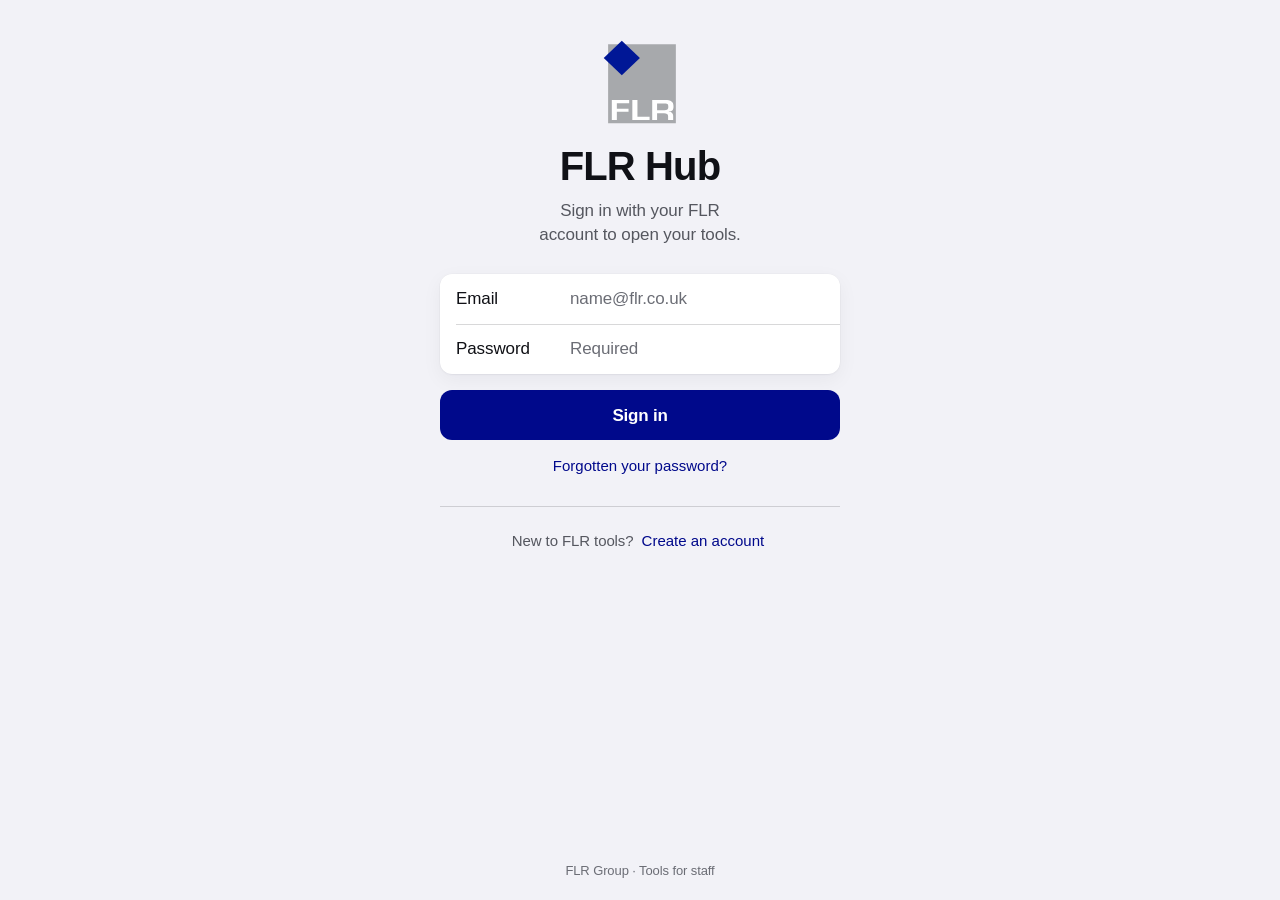
==== index.html @ 144fc782 "Proximity Finder: Hub page with live FleetView van positions and Work Programme bookings, tile icon," ====
<!doctype html>
<html lang="en-GB">
<head>
<meta charset="utf-8">
<meta name="viewport" content="width=device-width, initial-scale=1, viewport-fit=cover">
<title>FLR Hub</title>
<meta name="description" content="Tools for FLR Group staff.">
<meta name="robots" content="noindex, nofollow">
<meta name="color-scheme" content="light dark">
<meta name="theme-color" content="#f2f2f7" media="(prefers-color-scheme: light)">
<meta name="theme-color" content="#000000" media="(prefers-color-scheme: dark)">
<meta name="apple-mobile-web-app-title" content="FLR Hub">
<meta http-equiv="Content-Security-Policy" content="default-src 'self'; script-src 'self'; style-src 'self'; img-src 'self' data:; connect-src 'self' https://*.supabase.co; base-uri 'none'; form-action 'none'; object-src 'none'">
<link rel="icon" href="assets/flr-icon-192.png">
<link rel="apple-touch-icon" href="assets/flr-icon-192.png">
<!-- ?v= changes with every release, so a page never runs with an older cached hub.css or hub.js (GitHub Pages caches for 10 minutes) -->
<link rel="stylesheet" href="hub.css?v=2.2">
<script src="flr-config.js"></script>
<script src="vendor/supabase-2.116.0.js" defer></script>
<script src="hub.js?v=2.3" defer></script>
<script type="module" src="assistant/assistant.js?v=2.2"></script>
</head>
<body data-view="boot">
<svg class="defs" aria-hidden="true" focusable="false">
  <symbol id="flr-mark" viewBox="4 8 143 164"><path fill="#a7a9ac" fill-rule="evenodd" d="M 13.99 170.7 L 146.26 170.7 L 146.26 16.51 L 13.99 16.51 Z M 13.99 170.7 "/><path fill="#001796" fill-rule="evenodd" d="M 5.39 43.18 L 40.73 9.45 L 76.07 43.18 L 40.73 76.92 Z M 5.39 43.18 "/><path fill="#ffffff" fill-rule="nonzero" d="M 31.05 131.55 L 31.05 142.08 L 53.86 142.08 L 53.86 148.14 L 31.05 148.14 L 31.05 164.14 L 21.23 164.14 L 21.23 125.32 L 55.09 125.32 L 55.09 131.55 Z M 31.05 131.55 "/><path fill="#ffffff" fill-rule="nonzero" d="M 71.25 125.32 L 71.25 157.62 L 94.97 157.62 L 94.97 164.14 L 61.27 164.14 L 61.27 125.32 Z M 71.25 125.32 "/><path fill="#ffffff" fill-rule="nonzero" d="M 100.07 164.14 L 100.07 125.32 L 124.95 125.32 C 130.84 125.36 135.09 126.22 137.7 127.91 C 140.31 129.6 141.61 132.75 141.61 137.37 L 141.61 138.82 C 141.61 139.32 141.56 139.83 141.46 140.34 C 141.36 141.42 141.09 142.49 140.66 143.54 C 140.22 144.59 139.46 145.46 138.39 146.16 C 137.77 146.54 137.1 146.86 136.36 147.09 C 135.61 147.32 134.86 147.52 134.09 147.67 C 133.78 147.71 133.49 147.76 133.21 147.82 C 132.93 147.88 132.63 147.92 132.32 147.96 L 132.32 148.14 C 135.34 148.33 137.54 149.07 138.93 150.35 C 140.31 151.63 141 153.41 141 155.7 L 141 164.14 L 131.1 164.14 L 131.1 157.1 L 131.17 156.23 C 131.12 154.29 130.39 152.96 128.98 152.27 C 127.57 151.57 125.72 151.22 123.42 151.22 L 109.59 151.16 L 109.59 164.14 Z M 109.59 144.93 L 123.42 144.93 C 126.44 144.97 128.55 144.54 129.75 143.62 C 130.95 142.71 131.55 141.17 131.55 139 C 131.55 136.59 131.21 134.8 130.52 133.61 C 129.83 132.43 127.66 131.84 124.03 131.84 L 109.59 131.78 Z M 109.59 144.93 "/></symbol>
  <symbol id="i-estimator" viewBox="0 0 24 24" fill="none" stroke="currentColor" stroke-width="1.8" stroke-linecap="round" stroke-linejoin="round">
    <rect x="5" y="2.75" width="14" height="18.5" rx="3.2"/>
    <rect x="8" y="5.8" width="8" height="3.6" rx="1.1"/>
    <path stroke-width="2.5" d="M8.6 13.2h.01M12 13.2h.01M15.4 13.2h.01M8.6 17h.01M12 17h.01M15.4 17h.01"/>
  </symbol>
  <symbol id="i-speeding" viewBox="0 0 24 24" fill="none" stroke="currentColor" stroke-width="1.8" stroke-linecap="round" stroke-linejoin="round">
    <path d="M4 16.9A8.5 8.5 0 1 1 20 16.9"/>
    <path d="M5.9 10.5l1.25.7M12 7v1.4M18.1 10.5l-1.25.7"/>
    <path d="M12 14l3.8-3.2"/>
    <circle cx="12" cy="14" r="1.7" fill="currentColor" stroke="none"/>
  </symbol>
  <symbol id="i-leave" viewBox="0 0 24 24" fill="none" stroke="currentColor" stroke-width="1.8" stroke-linecap="round" stroke-linejoin="round">
    <rect x="3.5" y="5" width="17" height="15.5" rx="3.2"/>
    <path d="M3.5 9.6h17M8 3.2v3.6M16 3.2v3.6"/>
    <circle cx="12" cy="15.1" r="1.85" fill="currentColor" stroke="none"/>
    <path stroke-width="1.5" d="M12 12.1v-1.3M12 18.1v1.3M9 15.1H7.7M15 15.1h1.3M9.88 12.98l-.92-.92M14.12 12.98l.92-.92M9.88 17.22l-.92.92M14.12 17.22l.92.92"/>
  </symbol>
  <symbol id="i-fitters" viewBox="0 0 24 24" fill="none" stroke="currentColor" stroke-width="1.8" stroke-linecap="round" stroke-linejoin="round">
    <path d="M20.371 6.033 18.533 7.871 16.129 5.467 17.967 3.629A4.4 4.4 0 0 0 12.208 9.318L4.163 17.363A1.75 1.75 0 0 0 6.637 19.837L14.682 11.792A4.4 4.4 0 0 0 20.371 6.033Z"/>
    <rect x="1.606" y="2.8" width="6.79" height="4.4" rx="2.2" transform="rotate(45 5 5)"/>
    <path d="M7.4 7.4 9.1 9.1M14.9 14.9 20.2 20.2"/>
  </symbol>
  <symbol id="i-onboarding" viewBox="0 0 24 24" fill="none" stroke="currentColor" stroke-width="1.8" stroke-linecap="round" stroke-linejoin="round"><rect x="5" y="3.8" width="14" height="17" rx="2.6"/><path d="M9.2 3.8h5.6v2.6H9.2z"/><path d="m8.6 11.2 1.5 1.5 2.7-2.9M8.6 16.2l1.5 1.5 2.7-2.9M14.6 11.6h1.6M14.6 16.6h1.6"/></symbol>
  <symbol id="i-orders" viewBox="0 0 24 24" fill="none" stroke="currentColor" stroke-width="1.8" stroke-linecap="round" stroke-linejoin="round">
    <path d="M2.8 6.2h10.6v10.1H2.8z"/><path d="M13.4 9.4h4l3 3.4v3.5h-7"/>
    <circle cx="6.6" cy="17.4" r="1.9"/><circle cx="16.9" cy="17.4" r="1.9"/>
  </symbol>
  <symbol id="i-capacity" viewBox="0 0 24 24" fill="none" stroke="currentColor" stroke-width="1.8" stroke-linecap="round" stroke-linejoin="round">
    <rect x="2.6" y="6.4" width="16.4" height="11.2" rx="2.6"/><path d="M21.4 10.2v3.6"/>
    <circle cx="10.8" cy="10.2" r="1.7"/><path d="M7.6 15.4c.5-1.5 1.7-2.3 3.2-2.3s2.7.8 3.2 2.3"/>
  </symbol>
  <symbol id="i-proximity" viewBox="0 0 24 24" fill="none" stroke="currentColor" stroke-width="1.8" stroke-linecap="round" stroke-linejoin="round">
    <path d="M12 21s-6.2-5.4-6.2-10.6a6.2 6.2 0 0 1 12.4 0C18.2 15.6 12 21 12 21z"/><circle cx="12" cy="10.4" r="2.3"/>
  </symbol>
  <symbol id="i-tile" viewBox="0 0 24 24" fill="none" stroke="currentColor" stroke-width="1.8" stroke-linejoin="round">
    <rect x="4" y="4" width="7" height="7" rx="2"/><rect x="13" y="4" width="7" height="7" rx="2"/>
    <rect x="4" y="13" width="7" height="7" rx="2"/><rect x="13" y="13" width="7" height="7" rx="2"/>
  </symbol>
  <symbol id="i-chevron" viewBox="0 0 24 24" fill="none" stroke="currentColor" stroke-width="2.2" stroke-linecap="round" stroke-linejoin="round"><path d="M9.5 5.5 16 12l-6.5 6.5"/></symbol>
  <symbol id="i-external" viewBox="0 0 24 24" fill="none" stroke="currentColor" stroke-width="2.1" stroke-linecap="round" stroke-linejoin="round"><path d="M8 16 16.5 7.5M9.5 7.5h7v7"/></symbol>
  <symbol id="i-gear" viewBox="0 0 24 24" fill="none" stroke="currentColor" stroke-width="1.8" stroke-linecap="round" stroke-linejoin="round">
    <circle cx="12" cy="12" r="3"/><path d="M19.4 15a1.7 1.7 0 0 0 .3 1.8l.1.1a2 2 0 1 1-2.8 2.8l-.1-.1a1.7 1.7 0 0 0-1.8-.3 1.7 1.7 0 0 0-1 1.5V21a2 2 0 1 1-4 0v-.1a1.7 1.7 0 0 0-1.1-1.5 1.7 1.7 0 0 0-1.8.3l-.1.1a2 2 0 1 1-2.8-2.8l.1-.1a1.7 1.7 0 0 0 .3-1.8 1.7 1.7 0 0 0-1.5-1H3a2 2 0 1 1 0-4h.1a1.7 1.7 0 0 0 1.5-1.1 1.7 1.7 0 0 0-.3-1.8l-.1-.1a2 2 0 1 1 2.8-2.8l.1.1a1.7 1.7 0 0 0 1.8.3H9a1.7 1.7 0 0 0 1-1.5V3a2 2 0 1 1 4 0v.1a1.7 1.7 0 0 0 1 1.5 1.7 1.7 0 0 0 1.8-.3l.1-.1a2 2 0 1 1 2.8 2.8l-.1.1a1.7 1.7 0 0 0-.3 1.8V9a1.7 1.7 0 0 0 1.5 1H21a2 2 0 1 1 0 4h-.1a1.7 1.7 0 0 0-1.5 1z"/>
  </symbol>
  <symbol id="i-close" viewBox="0 0 24 24" fill="none" stroke="currentColor" stroke-width="2.3" stroke-linecap="round"><path d="M7.5 7.5l9 9M16.5 7.5l-9 9"/></symbol>
  <symbol id="i-check" viewBox="0 0 24 24" fill="none" stroke="currentColor" stroke-width="2" stroke-linecap="round" stroke-linejoin="round"><circle cx="12" cy="12" r="9"/><path d="m8.2 12.3 2.6 2.6 5-5.4"/></symbol>
  <symbol id="i-alert" viewBox="0 0 24 24" fill="none" stroke="currentColor" stroke-width="2" stroke-linecap="round"><circle cx="12" cy="12" r="9"/><path d="M12 7.6v5.2"/><path stroke-width="2.6" d="M12 16.4h.01"/></symbol>
  <symbol id="i-spin" viewBox="0 0 24 24" fill="none" stroke="currentColor" stroke-width="2.2" stroke-linecap="round">
    <path d="M12 3.5v3.2"/><path opacity=".18" d="M18 6l-2.25 2.25"/><path opacity=".26" d="M20.5 12h-3.2"/><path opacity=".36" d="M18 18l-2.25-2.25"/>
    <path opacity=".48" d="M12 20.5v-3.2"/><path opacity=".6" d="M6 18l2.25-2.25"/><path opacity=".72" d="M3.5 12h3.2"/><path opacity=".86" d="M6 6l2.25 2.25"/>
  </symbol>
</svg>

<header class="bar" id="bar" hidden>
  <div class="wrap bar-inner">
    <p class="brand"><svg class="mark bar-mark" role="img" aria-label="FLR"><use href="#flr-mark"/></svg><span class="brand-name">Hub</span></p>
    <div class="bar-trail">
      <a class="iconbtn" id="settings-btn" href="settings/" aria-label="Hub settings" title="Hub settings" hidden><svg aria-hidden="true"><use href="#i-gear"/></svg></a>
      <button class="avatar" id="account-btn" type="button" aria-haspopup="dialog" aria-label="Your account"></button>
    </div>
  </div>
</header>

<main id="main">
  <section class="signin wrap" id="signin" aria-labelledby="signin-title" hidden>
    <div class="signin-card">
      <svg class="mark signin-mark" role="img" aria-label="FLR"><use href="#flr-mark"/></svg>
      <h1 class="display" id="signin-title">FLR Hub</h1>
      <p class="lede">Sign in with your FLR account to open your tools.</p>
      <form class="form" id="signin-form" novalidate>
        <div class="group">
          <label class="row" for="si-email"><span class="row-label">Email</span><input id="si-email" name="email" type="email" autocomplete="username" inputmode="email" autocapitalize="off" spellcheck="false" placeholder="name@flr.co.uk" required></label>
          <label class="row" for="si-password"><span class="row-label">Password</span><input id="si-password" name="password" type="password" autocomplete="current-password" placeholder="Required" required></label>
        </div>
        <p class="form-error" id="signin-error" role="alert" hidden><svg aria-hidden="true"><use href="#i-alert"/></svg><span></span></p>
        <button class="btn btn-primary btn-block" id="signin-submit" type="submit"><svg class="spin" aria-hidden="true"><use href="#i-spin"/></svg><span class="btn-label">Sign in</span></button>
      </form>
      <button class="link" type="button" data-sheet="sheet-forgot">Forgotten your password?</button>
      <p class="signin-foot">New to FLR tools? <button class="link" type="button" data-sheet="sheet-register">Create an account</button></p>
    </div>
  </section>

  <section class="home wrap" id="home" aria-labelledby="greeting" hidden>
    <div class="home-head">
      <p class="eyebrow" id="today"></p>
      <h1 class="display" id="greeting">Welcome back</h1>
    </div>
    <div class="waiting-card" id="home-waiting" role="status" hidden>
      <h2 class="waiting-title">Your account is waiting for a Super Admin</h2>
      <p class="waiting-text">They’ll check it’s really you, using your usual work phone number or Teams, or through IT, then switch on your tools. You don’t need to do anything. Your tools appear here once they’re on.</p>
      <p class="waiting-meta" id="home-waiting-meta"></p>
    </div>
    <div class="home-grid" id="home-grid">
      <div class="home-tools">
        <h2 class="section-label" id="tools-label">Your tools</h2>
        <ul class="tiles" id="tiles" aria-labelledby="tools-label"></ul>
      </div>
      <!-- Counts only, from public.hub_attention(): each line only for someone who can open that tool. -->
      <section class="attn" id="attn" aria-labelledby="attn-label" hidden>
        <h2 class="section-label" id="attn-label">Needs your attention</h2>
        <ul class="attn-list" id="attn-list"></ul>
        <p class="attn-foot" id="attn-foot"></p>
      </section>
    </div>
    <p class="notice" id="home-notice" role="status" hidden><span></span> <button class="link" type="button" id="home-retry">Try again</button></p>
  </section>

  <section class="signin wrap" id="setup" aria-labelledby="setup-title" hidden>
    <div class="signin-card">
      <svg class="mark signin-mark" role="img" aria-label="FLR"><use href="#flr-mark"/></svg>
      <h1 class="display" id="setup-title">FLR Hub</h1>
      <p class="lede">The FLR sign-in isn’t connected to this copy of the hub yet. Add flr-config.js next to index.html.</p>
    </div>
  </section>
</main>

<footer class="foot wrap"><p>FLR Group · Tools for staff</p></footer>

<noscript><p class="noscript">The FLR Hub needs JavaScript to sign you in.</p></noscript>

<template id="tile-tpl">
  <li class="tile">
    <a class="tile-link">
      <span class="app-icon" aria-hidden="true"><svg><use/></svg></span>
      <span class="tile-name"></span>
    </a>
    <div class="tile-tip" role="tooltip">
      <p class="tip-title"></p>
      <p class="tip-text"></p>
      <p class="tip-go"><span class="tip-go-label"></span><svg aria-hidden="true"><use/></svg></p>
    </div>
  </li>
</template>

<dialog class="sheet" id="sheet-register" aria-labelledby="register-title">
  <div class="scrim"></div>
  <div class="panel">
    <div class="sheet-head"><span class="grabber" aria-hidden="true"></span><h2 class="sheet-title" id="register-title">Create your FLR account</h2><button class="close" type="button" data-close aria-label="Close"><svg aria-hidden="true"><use href="#i-close"/></svg></button></div>
    <form class="form sheet-body" id="register-form" novalidate>
      <p class="sheet-lede">One account opens your FLR tools. A Super Admin checks who you are before switching them on.</p>
      <div class="group">
        <label class="row" for="rg-name"><span class="row-label">Full name</span><input id="rg-name" name="name" type="text" autocomplete="name" placeholder="First and last name" required aria-describedby="rg-name-err"></label>
        <label class="row" for="rg-email"><span class="row-label">Work email</span><input id="rg-email" name="email" type="email" autocomplete="email" inputmode="email" autocapitalize="off" spellcheck="false" placeholder="name@flr.co.uk" required aria-describedby="rg-email-err"></label>
      </div>
      <p class="field-error" id="rg-name-err" hidden></p><p class="field-error" id="rg-email-err" hidden></p>
      <div class="group">
        <label class="row" for="rg-password"><span class="row-label">Password</span><input id="rg-password" name="password" type="password" autocomplete="new-password" placeholder="Required" required aria-describedby="rg-password-hint rg-password-err"></label>
        <label class="row" for="rg-confirm"><span class="row-label">Confirm</span><input id="rg-confirm" name="confirm" type="password" autocomplete="new-password" placeholder="Type it again" required aria-describedby="rg-confirm-err"></label>
      </div>
      <p class="hint" id="rg-password-hint">At least 10 characters, with letters and numbers.</p>
      <p class="field-error" id="rg-password-err" hidden></p><p class="field-error" id="rg-confirm-err" hidden></p>
      <div class="group">
        <label class="row" for="rg-code"><span class="row-label">Access code</span><input id="rg-code" name="code" type="text" autocomplete="off" autocapitalize="off" spellcheck="false" placeholder="From your FLR administrator" required aria-describedby="rg-code-err"></label>
      </div>
      <p class="field-error" id="rg-code-err" hidden></p>
      <p class="form-error" id="register-error" role="alert" hidden><svg aria-hidden="true"><use href="#i-alert"/></svg><span></span></p>
      <p class="form-ok" id="register-ok" role="status" hidden></p>
      <button class="btn btn-primary btn-block" type="submit"><svg class="spin" aria-hidden="true"><use href="#i-spin"/></svg><span class="btn-label">Create account</span></button>
    </form>
  </div>
</dialog>

<dialog class="sheet" id="sheet-forgot" aria-labelledby="forgot-title">
  <div class="scrim"></div>
  <div class="panel">
    <div class="sheet-head"><span class="grabber" aria-hidden="true"></span><h2 class="sheet-title" id="forgot-title">Reset your password</h2><button class="close" type="button" data-close aria-label="Close"><svg aria-hidden="true"><use href="#i-close"/></svg></button></div>
    <form class="form sheet-body" id="forgot-form" novalidate>
      <p class="sheet-lede">We’ll email you a link. It brings you back here to choose a new password.</p>
      <div class="group">
        <label class="row" for="fg-email"><span class="row-label">Email</span><input id="fg-email" name="email" type="email" autocomplete="username" inputmode="email" autocapitalize="off" spellcheck="false" placeholder="name@flr.co.uk" required></label>
      </div>
      <p class="form-error" id="forgot-error" role="alert" hidden><svg aria-hidden="true"><use href="#i-alert"/></svg><span></span></p>
      <p class="form-ok" id="forgot-ok" role="status" hidden></p>
      <button class="btn btn-primary btn-block" type="submit"><svg class="spin" aria-hidden="true"><use href="#i-spin"/></svg><span class="btn-label">Send reset link</span></button>
    </form>
  </div>
</dialog>

<dialog class="sheet" id="sheet-recover" aria-labelledby="recover-title">
  <div class="scrim"></div>
  <div class="panel">
    <div class="sheet-head"><span class="grabber" aria-hidden="true"></span><h2 class="sheet-title" id="recover-title">Choose a new password</h2><button class="close" type="button" data-close aria-label="Close"><svg aria-hidden="true"><use href="#i-close"/></svg></button></div>
    <form class="form sheet-body" id="recover-form" novalidate>
      <div class="group">
        <label class="row" for="rc-password"><span class="row-label">New</span><input id="rc-password" name="password" type="password" autocomplete="new-password" placeholder="Required" required aria-describedby="rc-hint"></label>
        <label class="row" for="rc-confirm"><span class="row-label">Confirm</span><input id="rc-confirm" name="confirm" type="password" autocomplete="new-password" placeholder="Type it again" required></label>
      </div>
      <p class="hint" id="rc-hint">At least 10 characters, with letters and numbers.</p>
      <p class="form-error" id="recover-error" role="alert" hidden><svg aria-hidden="true"><use href="#i-alert"/></svg><span></span></p>
      <button class="btn btn-primary btn-block" type="submit"><svg class="spin" aria-hidden="true"><use href="#i-spin"/></svg><span class="btn-label">Save password</span></button>
    </form>
  </div>
</dialog>

<dialog class="sheet" id="sheet-account" aria-labelledby="acct-name">
  <div class="scrim"></div>
  <div class="panel">
    <div class="sheet-head"><span class="grabber" aria-hidden="true"></span><h2 class="sheet-title">Account</h2><button class="close" type="button" data-close aria-label="Close"><svg aria-hidden="true"><use href="#i-close"/></svg></button></div>
    <div class="sheet-body">
      <div class="who">
        <span class="avatar avatar-lg" id="acct-initials" aria-hidden="true"></span>
        <p class="who-name" id="acct-name"></p>
        <p class="who-email" id="acct-email"></p>
        <p class="chip" id="acct-role"></p>
      </div>
      <div class="group">
        <button class="row row-button danger" type="button" id="signout">Sign out</button>
      </div>
      <p class="hint">Signs you out of the Hub and the Cost Estimator on this device.</p>
    </div>
  </div>
</dialog>

<p class="toast" id="toast" role="status" aria-live="polite" hidden></p>
</body>
</html>
---- hub.css ----
/* ============================================================================
   FLR Hub. The Speeding Report's Apple look (grouped backgrounds, translucent
   bars, system type, FLR navy as the tint); light and dark follow the device.
   ========================================================================== */
:root{
  color-scheme:light dark;
  --bg:#f2f2f7; --surface:#ffffff; --raised:#ffffff; --sheet-bg:#f2f2f7;
  --fill:rgba(118,118,128,.12); --fill-2:rgba(118,118,128,.2); --press:rgba(118,118,128,.14);
  --ink:#101116; --ink-2:#55575f; --ink-3:#6b6d75;
  --sep:rgba(60,60,67,.2);
  --tint:#00098b; --tint-fill:#00098b; --tint-press:#1a24a8; --on-tint:#ffffff; --tint-soft:rgba(0,9,139,.08);
  --red:#d70015; --red-soft:rgba(215,0,21,.07); --badge:#d70015;
  --green:#1d6b33; --green-soft:rgba(52,199,89,.14);
  --mat:rgba(242,242,247,.72); --mat-edge:rgba(0,0,0,.09); --blur:saturate(180%) blur(22px);
  --scrim:rgba(8,10,24,.32);
  --toast:rgba(28,28,30,.86); --on-toast:#ffffff;
  --skeleton:rgba(118,118,128,.1); --skeleton-hi:rgba(118,118,128,.2);
  --sh-card:0 0 0 .5px rgba(0,0,0,.03),0 1px 2px rgba(16,18,40,.04),0 6px 20px rgba(16,18,40,.05);
  --sh-card-hover:0 0 0 .5px rgba(0,0,0,.04),0 2px 4px rgba(16,18,40,.05),0 16px 36px rgba(16,18,40,.1);
  --sh-sheet:0 28px 80px rgba(16,18,40,.3),0 2px 8px rgba(16,18,40,.1);
  --sh-icon:inset 0 0 0 .5px rgba(0,0,0,.08),0 1px 2px rgba(16,18,40,.12);
  --sh-icon-lift:inset 0 0 0 .5px rgba(0,0,0,.08),0 14px 28px rgba(16,18,40,.22);
  --mat-tip:rgba(255,255,255,.86); --sh-tip:0 14px 40px rgba(16,18,40,.18),0 0 0 .5px rgba(0,0,0,.06);
  --focus:#1a24a8;
  --font-text:-apple-system,BlinkMacSystemFont,"SF Pro Text","Segoe UI",Roboto,"Helvetica Neue",Arial,sans-serif;
  --font-display:-apple-system,BlinkMacSystemFont,"SF Pro Display","Segoe UI",Roboto,"Helvetica Neue",Arial,sans-serif;
  --r-card:22px; --r-group:12px; --r-btn:12px; --r-sheet:22px; --r-icon:14px;
  --ease-out:cubic-bezier(.25,1,.5,1);
  --hair:1px;
}
@media (min-resolution:2dppx){:root{--hair:.5px}}
@media (prefers-color-scheme:dark){
  :root{
    --bg:#000000; --surface:#1c1c1e; --raised:#2c2c2e; --sheet-bg:#1c1c1e;
    --fill:rgba(118,118,128,.24); --fill-2:rgba(118,118,128,.32); --press:rgba(118,118,128,.28);
    --ink:#f5f5f7; --ink-2:#aeaeb2; --ink-3:#98989f;
    --sep:rgba(84,84,88,.6);
    --tint:#9aa2ff; --tint-fill:#4550f0; --tint-press:#5b65ff; --on-tint:#ffffff; --tint-soft:rgba(154,162,255,.16);
    --red:#ff453a; --red-soft:rgba(255,69,58,.14); --badge:#e3122e;
    --green:#5bd87a; --green-soft:rgba(48,209,88,.16);
    --mat:rgba(18,18,20,.72); --mat-edge:rgba(255,255,255,.1);
    --scrim:rgba(0,0,0,.5);
    --toast:rgba(58,58,60,.9);
    --skeleton:rgba(118,118,128,.16); --skeleton-hi:rgba(118,118,128,.28);
    --sh-card:0 0 0 .5px rgba(255,255,255,.07);
    --sh-card-hover:0 0 0 .5px rgba(255,255,255,.12),0 16px 36px rgba(0,0,0,.55);
    --sh-sheet:0 30px 90px rgba(0,0,0,.7),0 0 0 .5px rgba(255,255,255,.08);
    --sh-icon:inset 0 0 0 .5px rgba(255,255,255,.12);
    --sh-icon-lift:inset 0 0 0 .5px rgba(255,255,255,.12),0 14px 30px rgba(0,0,0,.65);
    --mat-tip:rgba(44,44,46,.84); --sh-tip:0 16px 44px rgba(0,0,0,.6),0 0 0 .5px rgba(255,255,255,.1);
    --focus:#b3b9ff;
  }
}
@media (prefers-contrast:more){
  :root{ --ink-2:var(--ink); --ink-3:var(--ink); --sep:rgba(60,60,67,.6); --mat:var(--bg); --mat-edge:var(--ink-3); --sh-card:0 0 0 1px var(--ink-3);
    --mat-tip:var(--raised); --sh-tip:0 0 0 1px var(--ink-3); }
}

/* ---------------------------------------------------------------- base */
*,*::before,*::after{box-sizing:border-box}
[hidden]{display:none!important}
html{-webkit-text-size-adjust:100%;text-size-adjust:100%}
body{margin:0;min-height:100vh;min-height:100dvh;display:flex;flex-direction:column;overflow-x:clip;background:var(--bg);color:var(--ink);
  font:400 17px/1.47 var(--font-text);letter-spacing:-.006em;-webkit-font-smoothing:antialiased;font-optical-sizing:auto}
html.sheet-open{overflow:hidden}
main{flex:1 0 auto}
.wrap{width:100%;max-width:960px;margin-inline:auto;padding-inline:max(20px,env(safe-area-inset-left,0px)) max(20px,env(safe-area-inset-right,0px))}
.defs{position:absolute;width:0;height:0;overflow:hidden}
button,input{font:inherit;color:inherit}
:focus-visible{outline:3px solid var(--focus);outline-offset:2px}
a{color:var(--tint)}
.display{margin:0;font:700 34px/1.12 var(--font-display);letter-spacing:-.022em;text-wrap:balance}
@media (min-width:700px){.display{font-size:40px}}

/* ---------------------------------------------------------------- bar: material fades in as content passes under it */
.bar{position:sticky;top:0;z-index:20;padding-top:env(safe-area-inset-top,0px)}
.bar::before{content:"";position:absolute;inset:0;background:var(--mat);-webkit-backdrop-filter:var(--blur);backdrop-filter:var(--blur);
  box-shadow:inset 0 calc(-1 * var(--hair)) 0 var(--mat-edge);opacity:var(--bar-mat,0)}
.bar-inner{position:relative;display:flex;align-items:center;justify-content:space-between;gap:12px;height:56px}
.brand{display:flex;align-items:center;gap:9px;margin:0;font:600 17px/1 var(--font-text);letter-spacing:-.02em}
.mark{display:block;flex:none;aspect-ratio:143/164}
.bar-mark{height:30px;view-transition-name:flr-mark}
.brand-name{color:var(--ink)}
/* the bar's trailing controls: Hub settings (administrators only) and the account */
.bar-trail{display:flex;align-items:center;gap:10px}
.iconbtn{display:grid;place-items:center;width:36px;height:36px;flex:none;border-radius:50%;background:var(--fill);color:var(--ink-2);
  transition:transform .28s var(--ease-out),background-color .15s,color .15s}
.iconbtn svg{width:21px;height:21px}
.iconbtn:active{transform:scale(.92);transition-duration:.1s}
@media (hover:hover){.iconbtn:hover{background:var(--fill-2);color:var(--ink)}}
.avatar{display:grid;place-items:center;width:36px;height:36px;flex:none;padding:0;border:0;border-radius:50%;background:var(--tint-soft);
  color:var(--tint);font:600 14px/1 var(--font-text);letter-spacing:.01em;cursor:pointer;transition:transform .28s var(--ease-out),background-color .15s}
.avatar:active{transform:scale(.92);transition-duration:.1s}
.avatar-lg{width:72px;height:72px;font-size:27px;cursor:default}

/* ---------------------------------------------------------------- sign-in */
.signin{display:grid;place-items:center;padding-block:max(40px,env(safe-area-inset-top,0px)) 24px}
.signin-card{width:min(100%,400px);display:flex;flex-direction:column;align-items:center;gap:10px;text-align:center}
.signin-mark{height:84px;margin-bottom:10px}
#signin .signin-mark{view-transition-name:flr-mark}
.lede{margin:0 0 18px;max-width:34ch;color:var(--ink-2);font-size:17px;line-height:1.4;text-wrap:balance}
.signin-foot{margin:14px 0 0;padding-top:18px;border-top:var(--hair) solid var(--sep);width:100%;color:var(--ink-2);font-size:15px}
.signin .form{width:100%}

/* ---------------------------------------------------------------- grouped rows (inset grouped lists) */
.form{display:flex;flex-direction:column;gap:12px;text-align:left}
.group{width:100%;background:var(--surface);border-radius:var(--r-group);box-shadow:var(--sh-card);overflow:hidden}
.sheet .group{background:var(--raised)}
.row{position:relative;display:flex;align-items:center;gap:12px;min-height:50px;padding:0 16px;cursor:text;transition:background-color .15s}
.row + .row::before{content:"";position:absolute;top:0;left:16px;right:0;height:var(--hair);background:var(--sep)}
.row:focus-within{background:var(--tint-soft)}
.row-label{flex:0 0 102px;color:var(--ink);font-size:17px}
.row input{flex:1;min-width:0;height:48px;padding:0;border:0;background:transparent;font-size:17px;letter-spacing:-.006em;outline:none}
.row input::placeholder{color:var(--ink-3);opacity:1}
.row[aria-invalid="true"] .row-label{color:var(--red)}
.row-button{width:100%;justify-content:center;border:0;background:transparent;font-size:17px;cursor:pointer}
.row-button:active{background:var(--press)}
.row-button.danger{color:var(--red)}
.hint,.field-error{margin:-4px 16px 0;font-size:13px;line-height:1.35;color:var(--ink-3)}
.field-error{color:var(--red)}
.form-error,.form-ok{display:flex;align-items:flex-start;gap:8px;margin:0;padding:11px 14px;border-radius:var(--r-group);font-size:15px;line-height:1.35}
.form-error{background:var(--red-soft);color:var(--red)}
.form-error svg{flex:none;width:18px;height:18px;margin-top:1px}
.form-ok{background:var(--green-soft);color:var(--green)}
@media (max-width:380px){.row-label{flex-basis:88px;font-size:16px}}

/* ---------------------------------------------------------------- buttons: feedback on press, not on release */
.btn{position:relative;display:inline-flex;align-items:center;justify-content:center;gap:9px;min-height:50px;padding:0 22px;border:0;
  border-radius:var(--r-btn);font:600 17px/1 var(--font-text);letter-spacing:-.012em;cursor:pointer;-webkit-tap-highlight-color:transparent;
  transition:transform .28s var(--ease-out),background-color .15s,opacity .15s}
.btn:active{transform:scale(.97);transition-duration:.1s}
.btn-primary{background:var(--tint-fill);color:var(--on-tint)}
@media (hover:hover){.btn-primary:hover{background:var(--tint-press)}}
.btn-block{width:100%;margin-top:4px}
.btn[aria-busy="true"]{pointer-events:none;opacity:.85}
.spin{display:none;width:20px;height:20px}
.btn[aria-busy="true"] .spin{display:block;animation:spin .8s steps(8) infinite}
@keyframes spin{to{transform:rotate(360deg)}}
.link{appearance:none;display:inline;padding:6px 4px;border:0;border-radius:6px;background:none;color:var(--tint);font:400 15px/1.3 var(--font-text);cursor:pointer}
.link:active{opacity:.55}

/* ---------------------------------------------------------------- home */
.home{position:relative;isolation:isolate;padding-block:18px 32px}
/* A quiet FLR diamond behind the home screen; never intercepts tool controls. */
.home::before{
  content:"";position:fixed;z-index:-1;pointer-events:none;
  top:72px;right:max(-100px,calc((100vw - 1200px)/2));
  width:min(64vw,680px);aspect-ratio:1;
  clip-path:polygon(50% 0,100% 50%,50% 100%,0 50%);
  background:linear-gradient(145deg,rgba(0,9,139,.075),rgba(0,9,139,.015));
}
@media (prefers-color-scheme:dark){
  .home::before{background:linear-gradient(145deg,rgba(0,9,139,.33),rgba(0,9,139,.045))}
}
@media (max-width:600px){
  .home::before{top:100px;right:-140px;width:360px;opacity:.6}
}
@media (prefers-contrast:more),(forced-colors:active){
  .home::before{display:none}
}
.home-head{display:flex;flex-direction:column;gap:2px;margin-bottom:28px}
.eyebrow{margin:0;color:var(--ink-2);font:600 15px/1.3 var(--font-text);letter-spacing:-.006em}
.section-label{margin:0 0 12px;color:var(--ink-2);font:600 15px/1.3 var(--font-text);letter-spacing:-.006em}
.waiting-card{max-width:560px;margin:0 0 28px;padding:20px 22px;border-radius:var(--r-card);background:var(--surface);box-shadow:var(--sh-card)}
.waiting-title{margin:0;font:650 19px/1.3 var(--font-display);letter-spacing:-.015em;text-wrap:balance}
.waiting-text{margin:8px 0 0;max-width:58ch;color:var(--ink-2);font-size:16px;line-height:1.5}
.waiting-meta{margin:12px 0 0;color:var(--ink-3);font-size:13.5px;line-height:1.4}
/* Tools as app icons, as on a home screen: the name under each icon, the description in a card that rises from the
   icon on hover (a long press on touch screens, keyboard focus too). */
.tiles{display:flex;flex-wrap:wrap;gap:24px 20px;margin:0;padding:0;list-style:none}
.tile{position:relative;width:112px}
.tile-link{display:flex;flex-direction:column;align-items:center;gap:10px;padding-block:6px;border-radius:18px;color:inherit;text-decoration:none;
  -webkit-tap-highlight-color:transparent;-webkit-touch-callout:none;-webkit-user-select:none;user-select:none}
.tile-link:focus-visible{outline-offset:4px}
.app-icon{display:grid;place-items:center;width:88px;height:88px;flex:none;border-radius:22.5%;color:#fff;box-shadow:var(--sh-icon);
  background:linear-gradient(160deg,#8e8e93 0%,#48484a 100%);transition:transform .34s var(--ease-out),box-shadow .3s var(--ease-out)}
.app-icon svg{width:46px;height:46px}
.app-icon--estimator{background:linear-gradient(160deg,#3a47e0 0%,#00098b 78%)}
.app-icon--speeding{background:linear-gradient(160deg,#ff8a3d 0%,#e3122e 78%)}
.app-icon--annual-leave{background:linear-gradient(160deg,#4fd46a 0%,#17853a 78%)}
.app-icon--fitters{background:linear-gradient(160deg,#35c4d8 0%,#0a6f8c 78%)}
.app-icon--onboarding{background:linear-gradient(160deg,#a58bff 0%,#5326c4 78%)}
.app-icon--orders{background:linear-gradient(160deg,#ffc247 0%,#d9620b 78%)}
.app-icon--capacity{background:linear-gradient(160deg,#ff6f9f 0%,#c0175c 78%)}
.app-icon--proximity{background:linear-gradient(160deg,#5ac8fa 0%,#0a4fb5 78%)}
@media (hover:hover){.tile-link:hover .app-icon{transform:translateY(-3px) scale(1.04);box-shadow:var(--sh-icon-lift)}}
.tile-link:active .app-icon{transform:scale(.92);transition-duration:.12s}
.tile-name{max-width:100%;overflow:hidden;display:-webkit-box;-webkit-box-orient:vertical;-webkit-line-clamp:2;
  font:500 13px/1.25 var(--font-text);letter-spacing:-.004em;color:var(--ink);text-align:center;text-wrap:balance}

.tile-tip{--tip-dx:0px;--tip-y:-6px;--tip-s:.9;position:absolute;z-index:30;top:calc(100% + 10px);left:50%;width:252px;padding:12px 14px 11px;
  border-radius:14px;background:var(--mat-tip);-webkit-backdrop-filter:var(--blur);backdrop-filter:var(--blur);box-shadow:var(--sh-tip);color:var(--ink);
  transform-origin:calc(50% - var(--tip-dx)) 0;transform:translateX(calc(-50% + var(--tip-dx))) translateY(var(--tip-y)) scale(var(--tip-s));
  opacity:0;visibility:hidden;pointer-events:none;transition:opacity .16s ease,transform .3s var(--ease-out),visibility 0s linear .16s}
.tile-tip::before{content:"";position:absolute;left:0;right:0;top:-14px;height:14px}   /* a bridge, so the pointer can move onto the card */
.tile.tip-up .tile-tip{--tip-y:6px;top:auto;bottom:calc(100% + 10px);transform-origin:calc(50% - var(--tip-dx)) 100%}
.tile.tip-up .tile-tip::before{top:auto;bottom:-14px}
@media (hover:hover){
  .tile:not(.tip-off):hover .tile-tip{--tip-y:0px;--tip-s:1;opacity:1;visibility:visible;pointer-events:auto;
    transition:opacity .2s ease .35s,transform .34s var(--ease-out) .35s,visibility 0s linear .35s}
}
.tile:not(.tip-off):has(.tile-link:focus-visible) .tile-tip,.tile.show-tip .tile-tip{--tip-y:0px;--tip-s:1;opacity:1;visibility:visible;pointer-events:auto;
  transition:opacity .2s ease,transform .34s var(--ease-out),visibility 0s}
.tile.tip-off .tile-tip{transition:opacity .12s ease,transform .2s ease,visibility 0s linear .12s}   /* Escape: hide at once, until the pointer or focus moves on */
.tip-title{margin:0 0 3px;font:600 15px/1.3 var(--font-text);letter-spacing:-.01em}
.tip-text{margin:0;color:var(--ink-2);font-size:13.5px;line-height:1.4}
.tip-go{display:flex;align-items:center;gap:3px;margin:9px 0 0;padding-top:8px;border-top:var(--hair) solid var(--sep);color:var(--tint);
  font:600 13px/1.2 var(--font-text);letter-spacing:-.004em}
.tip-go svg{width:14px;height:14px}
@media (max-width:480px){
  .tiles{display:grid;grid-template-columns:repeat(4,minmax(0,1fr));gap:20px 6px}
  .tile{width:auto}
  .app-icon{width:62px;height:62px}
  .app-icon svg{width:33px;height:33px}
  .tile-name{font-size:12px}
}

.tile--loading .tile-link{pointer-events:none}
.tile--loading .app-icon{color:transparent;background:var(--skeleton);box-shadow:none}
.tile--loading .tile-name{width:70%;height:13px;border-radius:5px;background:var(--skeleton)}
@media (prefers-reduced-motion:no-preference){
  .tile--loading .app-icon,.tile--loading .tile-name{
    background:linear-gradient(90deg,var(--skeleton) 30%,var(--skeleton-hi) 50%,var(--skeleton) 70%) 0 0/300% 100%;animation:shimmer 1.4s linear infinite}
}
@keyframes shimmer{from{background-position:100% 0}to{background-position:0 0}}
.notice{margin:18px 2px 0;color:var(--ink-2);font-size:15px}

/* ---------------------------------------------------------------- what needs you (Hub migration 2.3): badges and the panel
   Counts only. On a wide screen the tools sit on the left and the panel fills the rest of the row; narrower, the panel
   goes under the tools; on a phone its lines are shorter and the small icons go. */
.sr{position:absolute;width:1px;height:1px;margin:-1px;padding:0;overflow:hidden;clip:rect(0 0 0 0);white-space:nowrap;border:0}
.home-grid{display:flex;flex-direction:column;gap:36px}
@media (min-width:900px){
  .home-grid.with-attn{display:grid;grid-template-columns:auto minmax(0,1fr);gap:56px;align-items:start}
  .home-grid.with-attn .tiles{display:grid;grid-template-columns:repeat(3,112px);gap:24px 16px}
}
.app-icon{position:relative}
.badge{position:absolute;top:-7px;right:-8px;min-width:24px;height:24px;padding:0 7px;border-radius:12px;background:var(--badge);color:#fff;
  font:700 13px/24px var(--font-text);letter-spacing:0;text-align:center;font-variant-numeric:tabular-nums;box-shadow:0 0 0 2.5px var(--bg)}
.attn{min-width:0;max-width:640px}
.attn-list{margin:0;padding:0;list-style:none;background:var(--surface);border-radius:var(--r-group);box-shadow:var(--sh-card);overflow:hidden}
.attn-list > li{position:relative}
.attn-list > li + li::before{content:"";position:absolute;z-index:1;top:0;left:62px;right:0;height:var(--hair);background:var(--sep)}
.attn-row{display:flex;align-items:center;gap:12px;min-height:64px;padding:10px 14px 10px 16px;color:inherit;text-decoration:none;
  -webkit-tap-highlight-color:transparent;transition:background-color .15s}
.attn-row:active{background:var(--press);transition-duration:0s}
@media (hover:hover){.attn-row:hover{background:var(--fill)}}
.attn-row:focus-visible{outline-offset:-3px;border-radius:var(--r-group)}
.attn-icon{display:grid;place-items:center;width:34px;height:34px;flex:none;border-radius:9px;color:#fff;box-shadow:var(--sh-icon);
  background:linear-gradient(160deg,#8e8e93 0%,#48484a 100%)}
.attn-icon svg{width:20px;height:20px}
.attn-icon--estimator{background:linear-gradient(160deg,#3a47e0 0%,#00098b 78%)}
.attn-icon--speeding{background:linear-gradient(160deg,#ff8a3d 0%,#e3122e 78%)}
.attn-icon--annual-leave{background:linear-gradient(160deg,#4fd46a 0%,#17853a 78%)}
.attn-icon--settings{background:var(--fill);color:var(--ink-2);box-shadow:none}
.attn-text{flex:1;min-width:0;display:flex;flex-direction:column;gap:2px}
.attn-title{font:600 16px/1.3 var(--font-text);letter-spacing:-.012em;color:var(--ink);text-wrap:pretty}
.attn-sub{color:var(--ink-2);font-size:13.5px;line-height:1.35}
.attn-chev{width:14px;height:14px;flex:none;color:var(--ink-3)}
.attn .short{display:none}
.attn-none{display:flex;align-items:center;gap:12px;min-height:64px;padding:10px 16px}
.attn-ok{width:26px;height:26px;flex:none;color:var(--green)}
.attn-foot{margin:10px 2px 0;color:var(--ink-3);font-size:13px;line-height:1.4;font-variant-numeric:tabular-nums}
.attn-foot:empty{display:none}
.attn-sk{display:flex;align-items:center;gap:12px;min-height:64px;padding:10px 16px}
.attn-sk .sk-icon{width:34px;height:34px;flex:none;border-radius:9px;background:var(--skeleton)}
.attn-sk .sk-lines{flex:1;height:30px;border-radius:6px;background:var(--skeleton);max-width:70%}
@media (prefers-reduced-motion:no-preference){
  .attn-sk .sk-icon,.attn-sk .sk-lines{background:linear-gradient(90deg,var(--skeleton) 30%,var(--skeleton-hi) 50%,var(--skeleton) 70%) 0 0/300% 100%;animation:shimmer 1.4s linear infinite}
}
@media (max-width:480px){
  .attn{max-width:none}
  .attn-icon,.attn-sk .sk-icon{display:none}
  .attn .long{display:none}
  .attn .short{display:inline}
  .attn-list > li + li::before{left:16px}
  .attn-row,.attn-none,.attn-sk{min-height:58px}
  .badge{top:-6px;right:-7px;min-width:22px;height:22px;border-radius:11px;font-size:12.5px;line-height:22px;padding:0 6px}
}

.foot{padding-block:8px max(20px,env(safe-area-inset-bottom,0px))}
.foot p{margin:0;color:var(--ink-3);font-size:13px;text-align:center}
.noscript{margin:0 20px 20px;color:var(--ink-2);text-align:center}

/* ---------------------------------------------------------------- sheets: a spring moves --y; drag the top edge to dismiss */
.sheet{position:fixed;inset:0;width:100%;max-width:none;height:100%;max-height:none;margin:0;padding:0;border:0;background:transparent;overflow:hidden;color:var(--ink)}
.sheet::backdrop{background:transparent}
.sheet .scrim{position:absolute;inset:0;background:var(--scrim);opacity:0}
.sheet .panel{--y:100vh;position:absolute;left:0;right:0;bottom:0;margin-inline:auto;width:min(100%,540px);max-height:calc(100% - 28px - env(safe-area-inset-top,0px));
  overflow:auto;overscroll-behavior:contain;background:var(--sheet-bg);border-radius:var(--r-sheet) var(--r-sheet) 0 0;box-shadow:var(--sh-sheet);
  padding-bottom:max(22px,env(safe-area-inset-bottom,0px));transform:translate3d(0,var(--y),0);will-change:transform}
@media (min-width:700px) and (min-height:560px){
  .sheet .panel{top:50%;bottom:auto;border-radius:var(--r-sheet);max-height:calc(100% - 64px);padding-bottom:24px;transform:translate3d(0,calc(-50% + var(--y)),0)}
}
.sheet.dragging .panel{cursor:grabbing}
.sheet-head{position:sticky;top:0;z-index:1;display:flex;align-items:center;gap:12px;padding:22px 16px 10px 20px;background:var(--sheet-bg);touch-action:none;cursor:grab}
.grabber{position:absolute;top:7px;left:50%;width:36px;height:5px;margin-left:-18px;border-radius:3px;background:var(--fill-2)}
.sheet-title{flex:1;margin:0;font:700 22px/1.2 var(--font-display);letter-spacing:-.018em}
.close{display:grid;place-items:center;width:30px;height:30px;flex:none;padding:0;border:0;border-radius:50%;background:var(--fill);color:var(--ink-2);cursor:pointer;
  transition:transform .28s var(--ease-out),background-color .15s}
.close:active{transform:scale(.9);transition-duration:.1s}
.close svg{width:16px;height:16px}
.sheet-body{padding:6px 20px 0}
.sheet-lede{margin:0 0 4px;color:var(--ink-2);font-size:15px;line-height:1.4}
.who{display:flex;flex-direction:column;align-items:center;gap:4px;margin:6px 0 22px;text-align:center}
.who .avatar-lg{margin-bottom:8px}
.who-name{margin:0;font:650 20px/1.25 var(--font-display);letter-spacing:-.017em}
.who-email{margin:0;color:var(--ink-2);font-size:15px;overflow-wrap:anywhere}
.chip{margin:8px 0 0;padding:4px 11px;border-radius:999px;background:var(--fill);color:var(--ink-2);font:600 13px/1.3 var(--font-text)}
.sheet .hint{margin-top:8px}

/* ---------------------------------------------------------------- toast */
.toast{position:fixed;left:50%;bottom:calc(24px + env(safe-area-inset-bottom,0px));z-index:40;margin:0;padding:11px 18px;border-radius:999px;
  background:var(--toast);color:var(--on-toast);font:600 15px/1.2 var(--font-text);-webkit-backdrop-filter:var(--blur);backdrop-filter:var(--blur);
  transform:translateX(-50%);box-shadow:0 10px 30px rgba(0,0,0,.2);white-space:nowrap}

/* ---------------------------------------------------------------- page-to-page: coming back from a tool slides the hub in from the left */
@view-transition{navigation:auto;types:flr-pop}
@media (prefers-reduced-motion:no-preference){
  html:active-view-transition-type(flr-pop)::view-transition-old(root){animation:.5s cubic-bezier(.32,.72,0,1) both flr-pop-out;z-index:1}
  html:active-view-transition-type(flr-pop)::view-transition-new(root){animation:.5s cubic-bezier(.32,.72,0,1) both flr-pop-in}
  html:active-view-transition-type(flr-swap)::view-transition-group(flr-mark){animation-duration:.5s;animation-timing-function:cubic-bezier(.32,.72,0,1)}
}
@keyframes flr-pop-out{to{transform:translateX(100%)}}
@keyframes flr-pop-in{from{transform:translateX(-30%);filter:brightness(.94)}}
@media (prefers-reduced-motion:reduce){
  ::view-transition-group(*),::view-transition-old(*),::view-transition-new(*){animation:none!important}
  .btn,.avatar,.close,.app-icon{transition:none}
  .tile-tip,.tile.tip-up .tile-tip{--tip-y:0px;--tip-s:1}
}
@media (prefers-reduced-transparency:reduce){
  :root{--mat:var(--bg);--mat-tip:var(--raised);--blur:none;--toast:#1c1c1e}
}
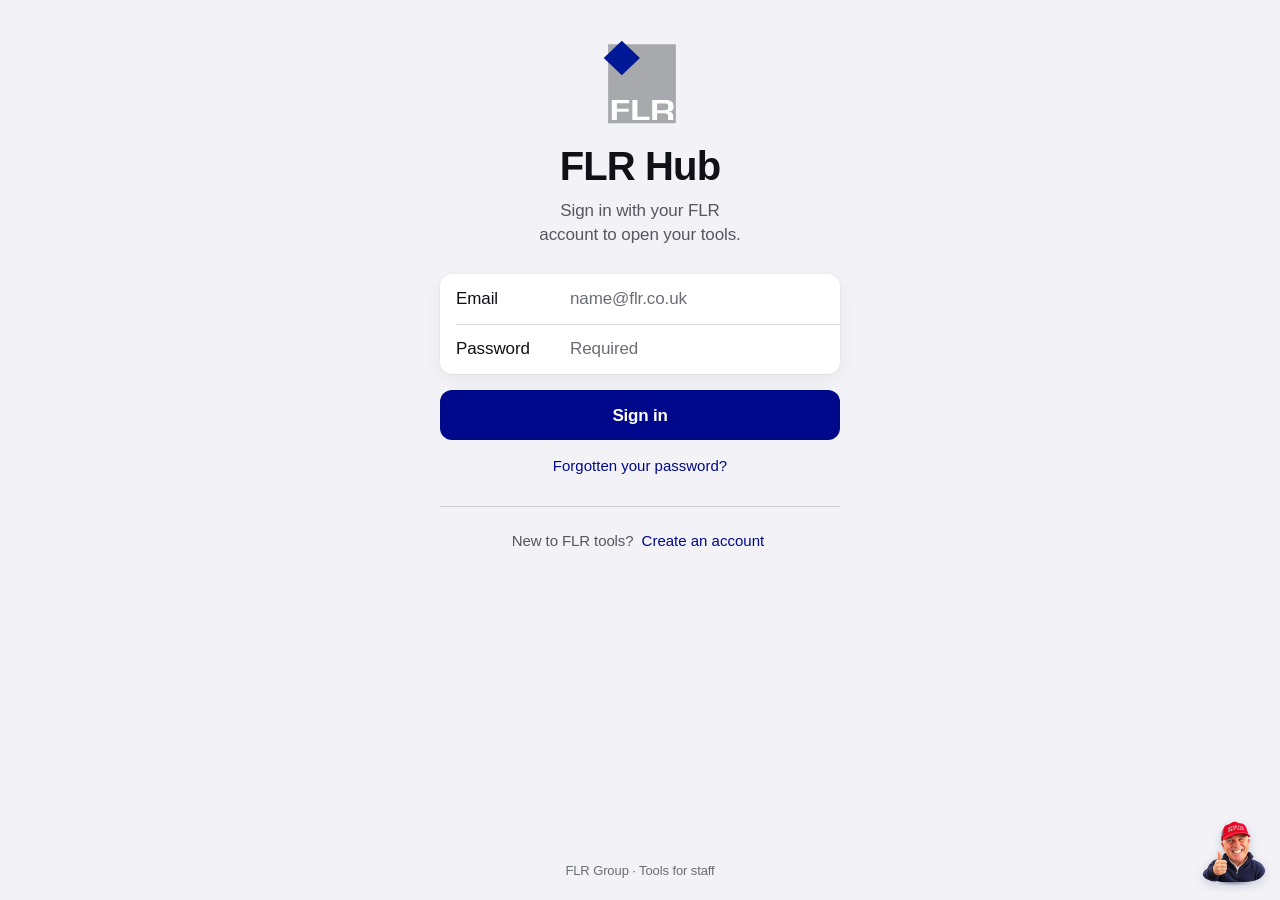
==== commit ed6cd8af: "Warehouse Tasks: Hub page (Today, My/All tasks, Saving/Saved/Not saved, Done group, Week view), tile" ====
--- a/index.html
+++ b/index.html
@@ -14,10 +14,10 @@
 <link rel="icon" href="assets/flr-icon-192.png">
 <link rel="apple-touch-icon" href="assets/flr-icon-192.png">
 <!-- ?v= changes with every release, so a page never runs with an older cached hub.css or hub.js (GitHub Pages caches for 10 minutes) -->
-<link rel="stylesheet" href="hub.css?v=2.2">
+<link rel="stylesheet" href="hub.css?v=2.3">
 <script src="flr-config.js"></script>
 <script src="vendor/supabase-2.116.0.js" defer></script>
-<script src="hub.js?v=2.3" defer></script>
+<script src="hub.js?v=2.4" defer></script>
 <script type="module" src="assistant/assistant.js?v=2.2"></script>
 </head>
 <body data-view="boot">
@@ -55,7 +55,17 @@
     <circle cx="10.8" cy="10.2" r="1.7"/><path d="M7.6 15.4c.5-1.5 1.7-2.3 3.2-2.3s2.7.8 3.2 2.3"/>
   </symbol>
   <symbol id="i-proximity" viewBox="0 0 24 24" fill="none" stroke="currentColor" stroke-width="1.8" stroke-linecap="round" stroke-linejoin="round">
-    <path d="M12 21s-6.2-5.4-6.2-10.6a6.2 6.2 0 0 1 12.4 0C18.2 15.6 12 21 12 21z"/><circle cx="12" cy="10.4" r="2.3"/>
+    <!-- Nearby: a radar (rings, a sweep and a contact) -->
+    <circle cx="12" cy="12" r="9.2"/><circle cx="12" cy="12" r="5.6" opacity=".7"/>
+    <path d="M12 12 18.5 5.5A9.2 9.2 0 0 1 21.2 12z" fill="currentColor" stroke="none" opacity=".38"/>
+    <path d="M12 12 18.5 5.5"/>
+    <circle cx="12" cy="12" r="1.5" fill="currentColor" stroke="none"/>
+    <circle cx="16.6" cy="15.4" r="1.3" fill="currentColor" stroke="none"/>
+  </symbol>
+  <symbol id="i-warehouse" viewBox="0 0 24 24" fill="none" stroke="currentColor" stroke-width="1.8" stroke-linecap="round" stroke-linejoin="round">
+    <!-- Warehouse Tasks: a warehouse with a tick on its door -->
+    <path d="M2.8 9.6 12 4l9.2 5.6"/><path d="M4.6 8.5V20h14.8V8.5"/>
+    <path d="m8.4 14.3 2.4 2.4 4.8-5"/>
   </symbol>
   <symbol id="i-tile" viewBox="0 0 24 24" fill="none" stroke="currentColor" stroke-width="1.8" stroke-linejoin="round">
     <rect x="4" y="4" width="7" height="7" rx="2"/><rect x="13" y="4" width="7" height="7" rx="2"/>
--- a/hub.css
+++ b/hub.css
@@ -183,6 +183,7 @@
 .app-icon--orders{background:linear-gradient(160deg,#ffc247 0%,#d9620b 78%)}
 .app-icon--capacity{background:linear-gradient(160deg,#ff6f9f 0%,#c0175c 78%)}
 .app-icon--proximity{background:linear-gradient(160deg,#5ac8fa 0%,#0a4fb5 78%)}
+.app-icon--warehouse{background:linear-gradient(160deg,#e0a96d 0%,#8a4f1d 78%)}
 @media (hover:hover){.tile-link:hover .app-icon{transform:translateY(-3px) scale(1.04);box-shadow:var(--sh-icon-lift)}}
 .tile-link:active .app-icon{transform:scale(.92);transition-duration:.12s}
 .tile-name{max-width:100%;overflow:hidden;display:-webkit-box;-webkit-box-orient:vertical;-webkit-line-clamp:2;
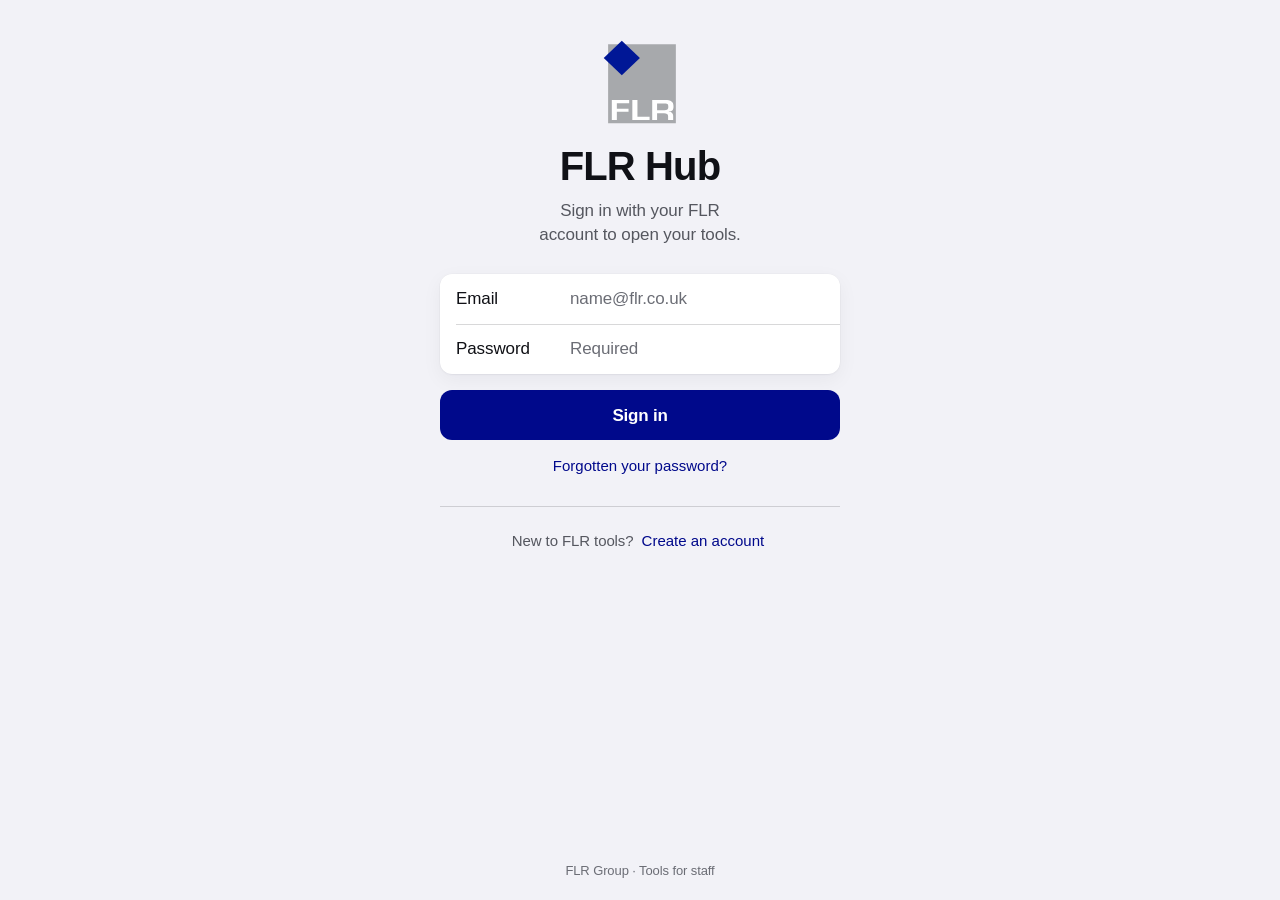
==== commit cb43a7ed: "Surveyor Calendar: reads surveyor_board() (UK day/time from flr-surveyors), Hub tile icon + colour, " ====
--- a/index.html
+++ b/index.html
@@ -14,10 +14,10 @@
 <link rel="icon" href="assets/flr-icon-192.png">
 <link rel="apple-touch-icon" href="assets/flr-icon-192.png">
 <!-- ?v= changes with every release, so a page never runs with an older cached hub.css or hub.js (GitHub Pages caches for 10 minutes) -->
-<link rel="stylesheet" href="hub.css?v=2.3">
+<link rel="stylesheet" href="hub.css?v=2.4">
 <script src="flr-config.js"></script>
 <script src="vendor/supabase-2.116.0.js" defer></script>
-<script src="hub.js?v=2.4" defer></script>
+<script src="hub.js?v=2.5" defer></script>
 <script type="module" src="assistant/assistant.js?v=2.2"></script>
 </head>
 <body data-view="boot">
@@ -66,6 +66,11 @@
     <!-- Warehouse Tasks: a warehouse with a tick on its door -->
     <path d="M2.8 9.6 12 4l9.2 5.6"/><path d="M4.6 8.5V20h14.8V8.5"/>
     <path d="m8.4 14.3 2.4 2.4 4.8-5"/>
+  </symbol>
+  <symbol id="i-surveyors" viewBox="0 0 24 24" fill="none" stroke="currentColor" stroke-width="1.8" stroke-linecap="round" stroke-linejoin="round">
+    <!-- Surveyor Calendar: a calendar page with a map pin on it -->
+    <rect x="3.5" y="5" width="17" height="15.5" rx="2.5"/><path d="M3.5 9.5h17M8 3.2v3.4M16 3.2v3.4"/>
+    <path d="M12 18.6s-3-2.6-3-4.9a3 3 0 0 1 6 0c0 2.3-3 4.9-3 4.9z" fill="currentColor" stroke="none"/>
   </symbol>
   <symbol id="i-tile" viewBox="0 0 24 24" fill="none" stroke="currentColor" stroke-width="1.8" stroke-linejoin="round">
     <rect x="4" y="4" width="7" height="7" rx="2"/><rect x="13" y="4" width="7" height="7" rx="2"/>
--- a/hub.css
+++ b/hub.css
@@ -184,6 +184,7 @@
 .app-icon--capacity{background:linear-gradient(160deg,#ff6f9f 0%,#c0175c 78%)}
 .app-icon--proximity{background:linear-gradient(160deg,#5ac8fa 0%,#0a4fb5 78%)}
 .app-icon--warehouse{background:linear-gradient(160deg,#e0a96d 0%,#8a4f1d 78%)}
+.app-icon--surveyors{background:linear-gradient(160deg,#d27bff 0%,#6a1fa8 78%)}
 @media (hover:hover){.tile-link:hover .app-icon{transform:translateY(-3px) scale(1.04);box-shadow:var(--sh-icon-lift)}}
 .tile-link:active .app-icon{transform:scale(.92);transition-duration:.12s}
 .tile-name{max-width:100%;overflow:hidden;display:-webkit-box;-webkit-box-orient:vertical;-webkit-line-clamp:2;
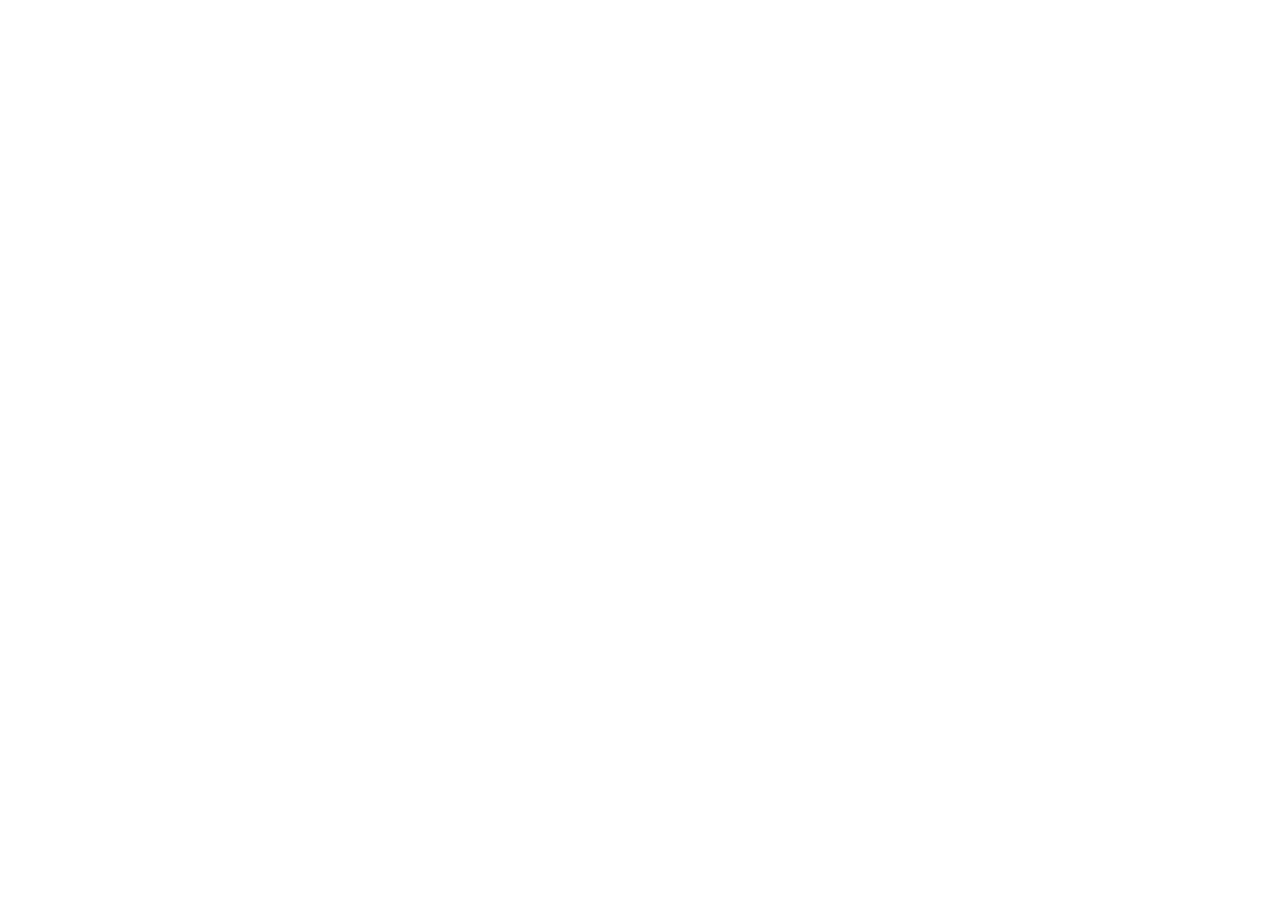
==== commit c8bb46f9: "Forward old links to the new address (the site moved to the FLR-Group organisation) Co-Authored-By: " ====
--- a/index.html
+++ b/index.html
@@ -2,254 +2,14 @@
 <html lang="en-GB">
 <head>
 <meta charset="utf-8">
-<meta name="viewport" content="width=device-width, initial-scale=1, viewport-fit=cover">
-<title>FLR Hub</title>
-<meta name="description" content="Tools for FLR Group staff.">
+<meta name="viewport" content="width=device-width, initial-scale=1">
 <meta name="robots" content="noindex, nofollow">
-<meta name="color-scheme" content="light dark">
-<meta name="theme-color" content="#f2f2f7" media="(prefers-color-scheme: light)">
-<meta name="theme-color" content="#000000" media="(prefers-color-scheme: dark)">
-<meta name="apple-mobile-web-app-title" content="FLR Hub">
-<meta http-equiv="Content-Security-Policy" content="default-src 'self'; script-src 'self'; style-src 'self'; img-src 'self' data:; connect-src 'self' https://*.supabase.co; base-uri 'none'; form-action 'none'; object-src 'none'">
-<link rel="icon" href="assets/flr-icon-192.png">
-<link rel="apple-touch-icon" href="assets/flr-icon-192.png">
-<!-- ?v= changes with every release, so a page never runs with an older cached hub.css or hub.js (GitHub Pages caches for 10 minutes) -->
-<link rel="stylesheet" href="hub.css?v=2.4">
-<script src="flr-config.js"></script>
-<script src="vendor/supabase-2.116.0.js" defer></script>
-<script src="hub.js?v=2.5" defer></script>
-<script type="module" src="assistant/assistant.js?v=2.2"></script>
+<title>This page has moved</title>
+<!-- FLR's pages moved from FLRMarketing to the FLR-Group GitHub organisation. This sends any old link or bookmark to the
+     same page, with the same address after the domain, at the new home. -->
+<script>location.replace('https://hub.flr.co.uk/' + location.pathname.replace(/^\/flr-hub\/?/, '') + location.search + location.hash);</script>
 </head>
-<body data-view="boot">
-<svg class="defs" aria-hidden="true" focusable="false">
-  <symbol id="flr-mark" viewBox="4 8 143 164"><path fill="#a7a9ac" fill-rule="evenodd" d="M 13.99 170.7 L 146.26 170.7 L 146.26 16.51 L 13.99 16.51 Z M 13.99 170.7 "/><path fill="#001796" fill-rule="evenodd" d="M 5.39 43.18 L 40.73 9.45 L 76.07 43.18 L 40.73 76.92 Z M 5.39 43.18 "/><path fill="#ffffff" fill-rule="nonzero" d="M 31.05 131.55 L 31.05 142.08 L 53.86 142.08 L 53.86 148.14 L 31.05 148.14 L 31.05 164.14 L 21.23 164.14 L 21.23 125.32 L 55.09 125.32 L 55.09 131.55 Z M 31.05 131.55 "/><path fill="#ffffff" fill-rule="nonzero" d="M 71.25 125.32 L 71.25 157.62 L 94.97 157.62 L 94.97 164.14 L 61.27 164.14 L 61.27 125.32 Z M 71.25 125.32 "/><path fill="#ffffff" fill-rule="nonzero" d="M 100.07 164.14 L 100.07 125.32 L 124.95 125.32 C 130.84 125.36 135.09 126.22 137.7 127.91 C 140.31 129.6 141.61 132.75 141.61 137.37 L 141.61 138.82 C 141.61 139.32 141.56 139.83 141.46 140.34 C 141.36 141.42 141.09 142.49 140.66 143.54 C 140.22 144.59 139.46 145.46 138.39 146.16 C 137.77 146.54 137.1 146.86 136.36 147.09 C 135.61 147.32 134.86 147.52 134.09 147.67 C 133.78 147.71 133.49 147.76 133.21 147.82 C 132.93 147.88 132.63 147.92 132.32 147.96 L 132.32 148.14 C 135.34 148.33 137.54 149.07 138.93 150.35 C 140.31 151.63 141 153.41 141 155.7 L 141 164.14 L 131.1 164.14 L 131.1 157.1 L 131.17 156.23 C 131.12 154.29 130.39 152.96 128.98 152.27 C 127.57 151.57 125.72 151.22 123.42 151.22 L 109.59 151.16 L 109.59 164.14 Z M 109.59 144.93 L 123.42 144.93 C 126.44 144.97 128.55 144.54 129.75 143.62 C 130.95 142.71 131.55 141.17 131.55 139 C 131.55 136.59 131.21 134.8 130.52 133.61 C 129.83 132.43 127.66 131.84 124.03 131.84 L 109.59 131.78 Z M 109.59 144.93 "/></symbol>
-  <symbol id="i-estimator" viewBox="0 0 24 24" fill="none" stroke="currentColor" stroke-width="1.8" stroke-linecap="round" stroke-linejoin="round">
-    <rect x="5" y="2.75" width="14" height="18.5" rx="3.2"/>
-    <rect x="8" y="5.8" width="8" height="3.6" rx="1.1"/>
-    <path stroke-width="2.5" d="M8.6 13.2h.01M12 13.2h.01M15.4 13.2h.01M8.6 17h.01M12 17h.01M15.4 17h.01"/>
-  </symbol>
-  <symbol id="i-speeding" viewBox="0 0 24 24" fill="none" stroke="currentColor" stroke-width="1.8" stroke-linecap="round" stroke-linejoin="round">
-    <path d="M4 16.9A8.5 8.5 0 1 1 20 16.9"/>
-    <path d="M5.9 10.5l1.25.7M12 7v1.4M18.1 10.5l-1.25.7"/>
-    <path d="M12 14l3.8-3.2"/>
-    <circle cx="12" cy="14" r="1.7" fill="currentColor" stroke="none"/>
-  </symbol>
-  <symbol id="i-leave" viewBox="0 0 24 24" fill="none" stroke="currentColor" stroke-width="1.8" stroke-linecap="round" stroke-linejoin="round">
-    <rect x="3.5" y="5" width="17" height="15.5" rx="3.2"/>
-    <path d="M3.5 9.6h17M8 3.2v3.6M16 3.2v3.6"/>
-    <circle cx="12" cy="15.1" r="1.85" fill="currentColor" stroke="none"/>
-    <path stroke-width="1.5" d="M12 12.1v-1.3M12 18.1v1.3M9 15.1H7.7M15 15.1h1.3M9.88 12.98l-.92-.92M14.12 12.98l.92-.92M9.88 17.22l-.92.92M14.12 17.22l.92.92"/>
-  </symbol>
-  <symbol id="i-fitters" viewBox="0 0 24 24" fill="none" stroke="currentColor" stroke-width="1.8" stroke-linecap="round" stroke-linejoin="round">
-    <path d="M20.371 6.033 18.533 7.871 16.129 5.467 17.967 3.629A4.4 4.4 0 0 0 12.208 9.318L4.163 17.363A1.75 1.75 0 0 0 6.637 19.837L14.682 11.792A4.4 4.4 0 0 0 20.371 6.033Z"/>
-    <rect x="1.606" y="2.8" width="6.79" height="4.4" rx="2.2" transform="rotate(45 5 5)"/>
-    <path d="M7.4 7.4 9.1 9.1M14.9 14.9 20.2 20.2"/>
-  </symbol>
-  <symbol id="i-onboarding" viewBox="0 0 24 24" fill="none" stroke="currentColor" stroke-width="1.8" stroke-linecap="round" stroke-linejoin="round"><rect x="5" y="3.8" width="14" height="17" rx="2.6"/><path d="M9.2 3.8h5.6v2.6H9.2z"/><path d="m8.6 11.2 1.5 1.5 2.7-2.9M8.6 16.2l1.5 1.5 2.7-2.9M14.6 11.6h1.6M14.6 16.6h1.6"/></symbol>
-  <symbol id="i-orders" viewBox="0 0 24 24" fill="none" stroke="currentColor" stroke-width="1.8" stroke-linecap="round" stroke-linejoin="round">
-    <path d="M2.8 6.2h10.6v10.1H2.8z"/><path d="M13.4 9.4h4l3 3.4v3.5h-7"/>
-    <circle cx="6.6" cy="17.4" r="1.9"/><circle cx="16.9" cy="17.4" r="1.9"/>
-  </symbol>
-  <symbol id="i-capacity" viewBox="0 0 24 24" fill="none" stroke="currentColor" stroke-width="1.8" stroke-linecap="round" stroke-linejoin="round">
-    <rect x="2.6" y="6.4" width="16.4" height="11.2" rx="2.6"/><path d="M21.4 10.2v3.6"/>
-    <circle cx="10.8" cy="10.2" r="1.7"/><path d="M7.6 15.4c.5-1.5 1.7-2.3 3.2-2.3s2.7.8 3.2 2.3"/>
-  </symbol>
-  <symbol id="i-proximity" viewBox="0 0 24 24" fill="none" stroke="currentColor" stroke-width="1.8" stroke-linecap="round" stroke-linejoin="round">
-    <!-- Nearby: a radar (rings, a sweep and a contact) -->
-    <circle cx="12" cy="12" r="9.2"/><circle cx="12" cy="12" r="5.6" opacity=".7"/>
-    <path d="M12 12 18.5 5.5A9.2 9.2 0 0 1 21.2 12z" fill="currentColor" stroke="none" opacity=".38"/>
-    <path d="M12 12 18.5 5.5"/>
-    <circle cx="12" cy="12" r="1.5" fill="currentColor" stroke="none"/>
-    <circle cx="16.6" cy="15.4" r="1.3" fill="currentColor" stroke="none"/>
-  </symbol>
-  <symbol id="i-warehouse" viewBox="0 0 24 24" fill="none" stroke="currentColor" stroke-width="1.8" stroke-linecap="round" stroke-linejoin="round">
-    <!-- Warehouse Tasks: a warehouse with a tick on its door -->
-    <path d="M2.8 9.6 12 4l9.2 5.6"/><path d="M4.6 8.5V20h14.8V8.5"/>
-    <path d="m8.4 14.3 2.4 2.4 4.8-5"/>
-  </symbol>
-  <symbol id="i-surveyors" viewBox="0 0 24 24" fill="none" stroke="currentColor" stroke-width="1.8" stroke-linecap="round" stroke-linejoin="round">
-    <!-- Surveyor Calendar: a calendar page with a map pin on it -->
-    <rect x="3.5" y="5" width="17" height="15.5" rx="2.5"/><path d="M3.5 9.5h17M8 3.2v3.4M16 3.2v3.4"/>
-    <path d="M12 18.6s-3-2.6-3-4.9a3 3 0 0 1 6 0c0 2.3-3 4.9-3 4.9z" fill="currentColor" stroke="none"/>
-  </symbol>
-  <symbol id="i-tile" viewBox="0 0 24 24" fill="none" stroke="currentColor" stroke-width="1.8" stroke-linejoin="round">
-    <rect x="4" y="4" width="7" height="7" rx="2"/><rect x="13" y="4" width="7" height="7" rx="2"/>
-    <rect x="4" y="13" width="7" height="7" rx="2"/><rect x="13" y="13" width="7" height="7" rx="2"/>
-  </symbol>
-  <symbol id="i-chevron" viewBox="0 0 24 24" fill="none" stroke="currentColor" stroke-width="2.2" stroke-linecap="round" stroke-linejoin="round"><path d="M9.5 5.5 16 12l-6.5 6.5"/></symbol>
-  <symbol id="i-external" viewBox="0 0 24 24" fill="none" stroke="currentColor" stroke-width="2.1" stroke-linecap="round" stroke-linejoin="round"><path d="M8 16 16.5 7.5M9.5 7.5h7v7"/></symbol>
-  <symbol id="i-gear" viewBox="0 0 24 24" fill="none" stroke="currentColor" stroke-width="1.8" stroke-linecap="round" stroke-linejoin="round">
-    <circle cx="12" cy="12" r="3"/><path d="M19.4 15a1.7 1.7 0 0 0 .3 1.8l.1.1a2 2 0 1 1-2.8 2.8l-.1-.1a1.7 1.7 0 0 0-1.8-.3 1.7 1.7 0 0 0-1 1.5V21a2 2 0 1 1-4 0v-.1a1.7 1.7 0 0 0-1.1-1.5 1.7 1.7 0 0 0-1.8.3l-.1.1a2 2 0 1 1-2.8-2.8l.1-.1a1.7 1.7 0 0 0 .3-1.8 1.7 1.7 0 0 0-1.5-1H3a2 2 0 1 1 0-4h.1a1.7 1.7 0 0 0 1.5-1.1 1.7 1.7 0 0 0-.3-1.8l-.1-.1a2 2 0 1 1 2.8-2.8l.1.1a1.7 1.7 0 0 0 1.8.3H9a1.7 1.7 0 0 0 1-1.5V3a2 2 0 1 1 4 0v.1a1.7 1.7 0 0 0 1 1.5 1.7 1.7 0 0 0 1.8-.3l.1-.1a2 2 0 1 1 2.8 2.8l-.1.1a1.7 1.7 0 0 0-.3 1.8V9a1.7 1.7 0 0 0 1.5 1H21a2 2 0 1 1 0 4h-.1a1.7 1.7 0 0 0-1.5 1z"/>
-  </symbol>
-  <symbol id="i-close" viewBox="0 0 24 24" fill="none" stroke="currentColor" stroke-width="2.3" stroke-linecap="round"><path d="M7.5 7.5l9 9M16.5 7.5l-9 9"/></symbol>
-  <symbol id="i-check" viewBox="0 0 24 24" fill="none" stroke="currentColor" stroke-width="2" stroke-linecap="round" stroke-linejoin="round"><circle cx="12" cy="12" r="9"/><path d="m8.2 12.3 2.6 2.6 5-5.4"/></symbol>
-  <symbol id="i-alert" viewBox="0 0 24 24" fill="none" stroke="currentColor" stroke-width="2" stroke-linecap="round"><circle cx="12" cy="12" r="9"/><path d="M12 7.6v5.2"/><path stroke-width="2.6" d="M12 16.4h.01"/></symbol>
-  <symbol id="i-spin" viewBox="0 0 24 24" fill="none" stroke="currentColor" stroke-width="2.2" stroke-linecap="round">
-    <path d="M12 3.5v3.2"/><path opacity=".18" d="M18 6l-2.25 2.25"/><path opacity=".26" d="M20.5 12h-3.2"/><path opacity=".36" d="M18 18l-2.25-2.25"/>
-    <path opacity=".48" d="M12 20.5v-3.2"/><path opacity=".6" d="M6 18l2.25-2.25"/><path opacity=".72" d="M3.5 12h3.2"/><path opacity=".86" d="M6 6l2.25 2.25"/>
-  </symbol>
-</svg>
-
-<header class="bar" id="bar" hidden>
-  <div class="wrap bar-inner">
-    <p class="brand"><svg class="mark bar-mark" role="img" aria-label="FLR"><use href="#flr-mark"/></svg><span class="brand-name">Hub</span></p>
-    <div class="bar-trail">
-      <a class="iconbtn" id="settings-btn" href="settings/" aria-label="Hub settings" title="Hub settings" hidden><svg aria-hidden="true"><use href="#i-gear"/></svg></a>
-      <button class="avatar" id="account-btn" type="button" aria-haspopup="dialog" aria-label="Your account"></button>
-    </div>
-  </div>
-</header>
-
-<main id="main">
-  <section class="signin wrap" id="signin" aria-labelledby="signin-title" hidden>
-    <div class="signin-card">
-      <svg class="mark signin-mark" role="img" aria-label="FLR"><use href="#flr-mark"/></svg>
-      <h1 class="display" id="signin-title">FLR Hub</h1>
-      <p class="lede">Sign in with your FLR account to open your tools.</p>
-      <form class="form" id="signin-form" novalidate>
-        <div class="group">
-          <label class="row" for="si-email"><span class="row-label">Email</span><input id="si-email" name="email" type="email" autocomplete="username" inputmode="email" autocapitalize="off" spellcheck="false" placeholder="name@flr.co.uk" required></label>
-          <label class="row" for="si-password"><span class="row-label">Password</span><input id="si-password" name="password" type="password" autocomplete="current-password" placeholder="Required" required></label>
-        </div>
-        <p class="form-error" id="signin-error" role="alert" hidden><svg aria-hidden="true"><use href="#i-alert"/></svg><span></span></p>
-        <button class="btn btn-primary btn-block" id="signin-submit" type="submit"><svg class="spin" aria-hidden="true"><use href="#i-spin"/></svg><span class="btn-label">Sign in</span></button>
-      </form>
-      <button class="link" type="button" data-sheet="sheet-forgot">Forgotten your password?</button>
-      <p class="signin-foot">New to FLR tools? <button class="link" type="button" data-sheet="sheet-register">Create an account</button></p>
-    </div>
-  </section>
-
-  <section class="home wrap" id="home" aria-labelledby="greeting" hidden>
-    <div class="home-head">
-      <p class="eyebrow" id="today"></p>
-      <h1 class="display" id="greeting">Welcome back</h1>
-    </div>
-    <div class="waiting-card" id="home-waiting" role="status" hidden>
-      <h2 class="waiting-title">Your account is waiting for a Super Admin</h2>
-      <p class="waiting-text">They’ll check it’s really you, using your usual work phone number or Teams, or through IT, then switch on your tools. You don’t need to do anything. Your tools appear here once they’re on.</p>
-      <p class="waiting-meta" id="home-waiting-meta"></p>
-    </div>
-    <div class="home-grid" id="home-grid">
-      <div class="home-tools">
-        <h2 class="section-label" id="tools-label">Your tools</h2>
-        <ul class="tiles" id="tiles" aria-labelledby="tools-label"></ul>
-      </div>
-      <!-- Counts only, from public.hub_attention(): each line only for someone who can open that tool. -->
-      <section class="attn" id="attn" aria-labelledby="attn-label" hidden>
-        <h2 class="section-label" id="attn-label">Needs your attention</h2>
-        <ul class="attn-list" id="attn-list"></ul>
-        <p class="attn-foot" id="attn-foot"></p>
-      </section>
-    </div>
-    <p class="notice" id="home-notice" role="status" hidden><span></span> <button class="link" type="button" id="home-retry">Try again</button></p>
-  </section>
-
-  <section class="signin wrap" id="setup" aria-labelledby="setup-title" hidden>
-    <div class="signin-card">
-      <svg class="mark signin-mark" role="img" aria-label="FLR"><use href="#flr-mark"/></svg>
-      <h1 class="display" id="setup-title">FLR Hub</h1>
-      <p class="lede">The FLR sign-in isn’t connected to this copy of the hub yet. Add flr-config.js next to index.html.</p>
-    </div>
-  </section>
-</main>
-
-<footer class="foot wrap"><p>FLR Group · Tools for staff</p></footer>
-
-<noscript><p class="noscript">The FLR Hub needs JavaScript to sign you in.</p></noscript>
-
-<template id="tile-tpl">
-  <li class="tile">
-    <a class="tile-link">
-      <span class="app-icon" aria-hidden="true"><svg><use/></svg></span>
-      <span class="tile-name"></span>
-    </a>
-    <div class="tile-tip" role="tooltip">
-      <p class="tip-title"></p>
-      <p class="tip-text"></p>
-      <p class="tip-go"><span class="tip-go-label"></span><svg aria-hidden="true"><use/></svg></p>
-    </div>
-  </li>
-</template>
-
-<dialog class="sheet" id="sheet-register" aria-labelledby="register-title">
-  <div class="scrim"></div>
-  <div class="panel">
-    <div class="sheet-head"><span class="grabber" aria-hidden="true"></span><h2 class="sheet-title" id="register-title">Create your FLR account</h2><button class="close" type="button" data-close aria-label="Close"><svg aria-hidden="true"><use href="#i-close"/></svg></button></div>
-    <form class="form sheet-body" id="register-form" novalidate>
-      <p class="sheet-lede">One account opens your FLR tools. A Super Admin checks who you are before switching them on.</p>
-      <div class="group">
-        <label class="row" for="rg-name"><span class="row-label">Full name</span><input id="rg-name" name="name" type="text" autocomplete="name" placeholder="First and last name" required aria-describedby="rg-name-err"></label>
-        <label class="row" for="rg-email"><span class="row-label">Work email</span><input id="rg-email" name="email" type="email" autocomplete="email" inputmode="email" autocapitalize="off" spellcheck="false" placeholder="name@flr.co.uk" required aria-describedby="rg-email-err"></label>
-      </div>
-      <p class="field-error" id="rg-name-err" hidden></p><p class="field-error" id="rg-email-err" hidden></p>
-      <div class="group">
-        <label class="row" for="rg-password"><span class="row-label">Password</span><input id="rg-password" name="password" type="password" autocomplete="new-password" placeholder="Required" required aria-describedby="rg-password-hint rg-password-err"></label>
-        <label class="row" for="rg-confirm"><span class="row-label">Confirm</span><input id="rg-confirm" name="confirm" type="password" autocomplete="new-password" placeholder="Type it again" required aria-describedby="rg-confirm-err"></label>
-      </div>
-      <p class="hint" id="rg-password-hint">At least 10 characters, with letters and numbers.</p>
-      <p class="field-error" id="rg-password-err" hidden></p><p class="field-error" id="rg-confirm-err" hidden></p>
-      <div class="group">
-        <label class="row" for="rg-code"><span class="row-label">Access code</span><input id="rg-code" name="code" type="text" autocomplete="off" autocapitalize="off" spellcheck="false" placeholder="From your FLR administrator" required aria-describedby="rg-code-err"></label>
-      </div>
-      <p class="field-error" id="rg-code-err" hidden></p>
-      <p class="form-error" id="register-error" role="alert" hidden><svg aria-hidden="true"><use href="#i-alert"/></svg><span></span></p>
-      <p class="form-ok" id="register-ok" role="status" hidden></p>
-      <button class="btn btn-primary btn-block" type="submit"><svg class="spin" aria-hidden="true"><use href="#i-spin"/></svg><span class="btn-label">Create account</span></button>
-    </form>
-  </div>
-</dialog>
-
-<dialog class="sheet" id="sheet-forgot" aria-labelledby="forgot-title">
-  <div class="scrim"></div>
-  <div class="panel">
-    <div class="sheet-head"><span class="grabber" aria-hidden="true"></span><h2 class="sheet-title" id="forgot-title">Reset your password</h2><button class="close" type="button" data-close aria-label="Close"><svg aria-hidden="true"><use href="#i-close"/></svg></button></div>
-    <form class="form sheet-body" id="forgot-form" novalidate>
-      <p class="sheet-lede">We’ll email you a link. It brings you back here to choose a new password.</p>
-      <div class="group">
-        <label class="row" for="fg-email"><span class="row-label">Email</span><input id="fg-email" name="email" type="email" autocomplete="username" inputmode="email" autocapitalize="off" spellcheck="false" placeholder="name@flr.co.uk" required></label>
-      </div>
-      <p class="form-error" id="forgot-error" role="alert" hidden><svg aria-hidden="true"><use href="#i-alert"/></svg><span></span></p>
-      <p class="form-ok" id="forgot-ok" role="status" hidden></p>
-      <button class="btn btn-primary btn-block" type="submit"><svg class="spin" aria-hidden="true"><use href="#i-spin"/></svg><span class="btn-label">Send reset link</span></button>
-    </form>
-  </div>
-</dialog>
-
-<dialog class="sheet" id="sheet-recover" aria-labelledby="recover-title">
-  <div class="scrim"></div>
-  <div class="panel">
-    <div class="sheet-head"><span class="grabber" aria-hidden="true"></span><h2 class="sheet-title" id="recover-title">Choose a new password</h2><button class="close" type="button" data-close aria-label="Close"><svg aria-hidden="true"><use href="#i-close"/></svg></button></div>
-    <form class="form sheet-body" id="recover-form" novalidate>
-      <div class="group">
-        <label class="row" for="rc-password"><span class="row-label">New</span><input id="rc-password" name="password" type="password" autocomplete="new-password" placeholder="Required" required aria-describedby="rc-hint"></label>
-        <label class="row" for="rc-confirm"><span class="row-label">Confirm</span><input id="rc-confirm" name="confirm" type="password" autocomplete="new-password" placeholder="Type it again" required></label>
-      </div>
-      <p class="hint" id="rc-hint">At least 10 characters, with letters and numbers.</p>
-      <p class="form-error" id="recover-error" role="alert" hidden><svg aria-hidden="true"><use href="#i-alert"/></svg><span></span></p>
-      <button class="btn btn-primary btn-block" type="submit"><svg class="spin" aria-hidden="true"><use href="#i-spin"/></svg><span class="btn-label">Save password</span></button>
-    </form>
-  </div>
-</dialog>
-
-<dialog class="sheet" id="sheet-account" aria-labelledby="acct-name">
-  <div class="scrim"></div>
-  <div class="panel">
-    <div class="sheet-head"><span class="grabber" aria-hidden="true"></span><h2 class="sheet-title">Account</h2><button class="close" type="button" data-close aria-label="Close"><svg aria-hidden="true"><use href="#i-close"/></svg></button></div>
-    <div class="sheet-body">
-      <div class="who">
-        <span class="avatar avatar-lg" id="acct-initials" aria-hidden="true"></span>
-        <p class="who-name" id="acct-name"></p>
-        <p class="who-email" id="acct-email"></p>
-        <p class="chip" id="acct-role"></p>
-      </div>
-      <div class="group">
-        <button class="row row-button danger" type="button" id="signout">Sign out</button>
-      </div>
-      <p class="hint">Signs you out of the Hub and the Cost Estimator on this device.</p>
-    </div>
-  </div>
-</dialog>
-
-<p class="toast" id="toast" role="status" aria-live="polite" hidden></p>
+<body style="font:16px/1.5 -apple-system,system-ui,sans-serif;margin:40px">
+<p>This page has moved to <a href="https://hub.flr.co.uk/">hub.flr.co.uk</a>. Please update your bookmark.</p>
 </body>
 </html>
